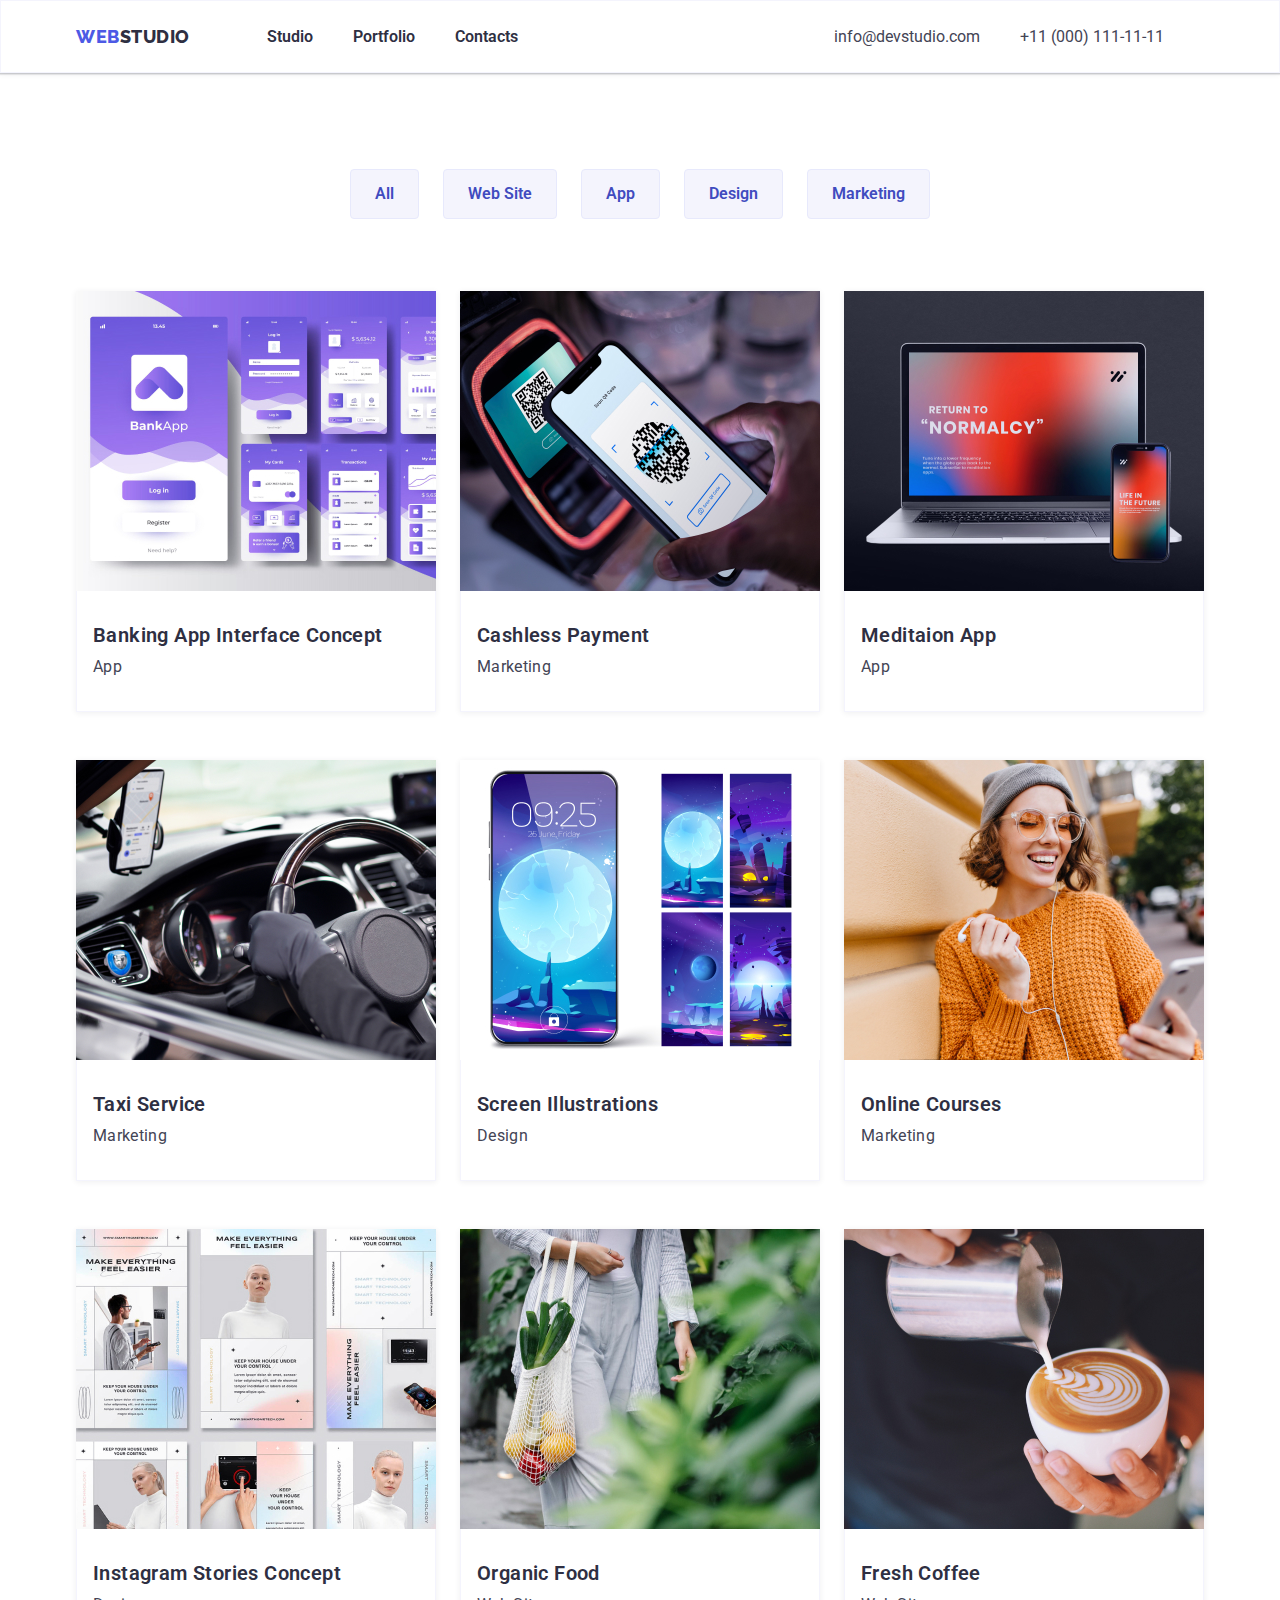
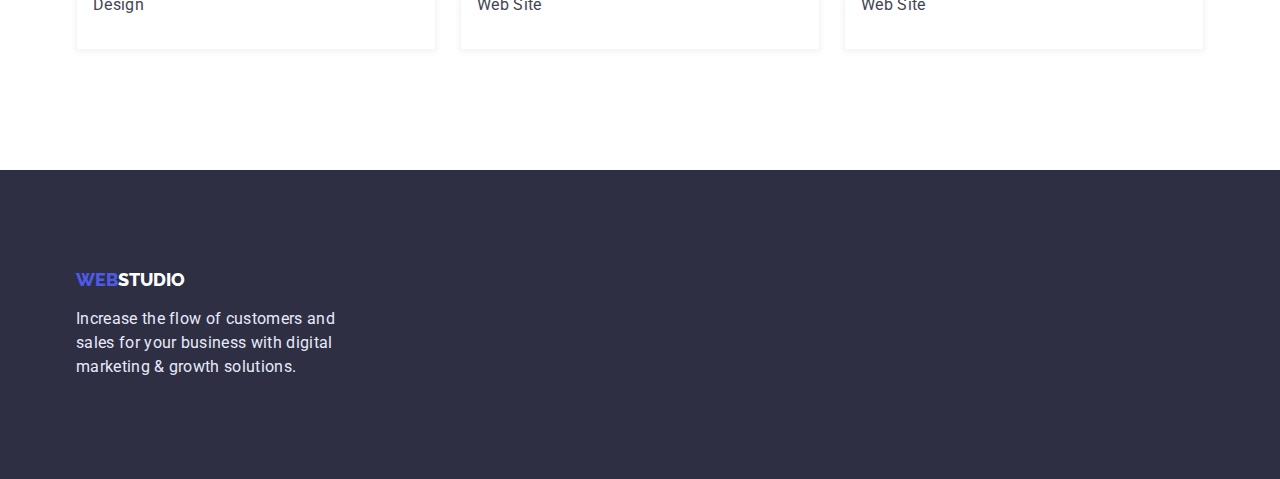
==== portfolio.html @ 24545f5a "репозиторій 4" ====
<!DOCTYPE html>
<html lang="en">
  <head>
    <meta charset="UTF-8" />
    <meta http-equiv="X-UA-Compatible" content="IE=edge" />
    <meta name="viewport" content="width=device-width, initial-scale=1.0" />
    <title>Portfolio</title>
    <link
      rel="stylesheet"
      href="https://cdnjs.cloudflare.com/ajax/libs/modern-normalize/1.1.0/modern-normalize.min.css"
    />
    <link rel="preconnect" href="https://fonts.googleapis.com" />
    <link rel="preconnect" href="https://fonts.gstatic.com" crossorigin />
    <link
      href="https://fonts.googleapis.com/css2?family=Raleway:wght@700&family=Roboto:wght@400;500;700;900&display=swap"
      rel="stylesheet"
    />
    <link rel="stylesheet" href="./css/styles.css" />
  </head>
  <body>
    <header class="portfolio-header">
      <div class="header-container container">
        <a class="header-logo" href="./index.html"
          ><span class="web">web</span>studio</a
        >
        <nav class="page-nav">
          <ul class="header-list">
            <li class="header-list-item">
              <a class="header-link" href="./index.html">Studio</a>
            </li>
            <li class="header-list-item">
              <a class="header-link" href="./portfolio.html">Portfolio</a>
            </li>
            <li class="header-list-item">
              <a class="header-link" href="#">Contacts</a>
            </li>
          </ul>
        </nav>
        <ul class="header-contacts">
          <li class="header-list-item">
            <a class="header-contact" href="mailto:info@devstudio.com"
              >info@devstudio.com</a
            >
          </li>
          <li class="header-list-item">
            <a class="header-contact" href="tel:+11(000)111-11-11"
              >+11 (000) 111-11-11</a
            >
          </li>
        </ul>
      </div>
    </header>
    <main>
      <section class="portfolio-menu-section">
        <div class="menu-upper-container container">
          <ul class="btm-portfolio">
            <li><button class="portfolio-btm" type="button">All</button></li>
            <li>
              <button class="portfolio-btm" type="button">Web Site</button>
            </li>
            <li><button class="portfolio-btm" type="button">App</button></li>
            <li><button class="portfolio-btm" type="button">Design</button></li>
            <li>
              <button class="portfolio-btm" type="button">Marketing</button>
            </li>
          </ul>
          <ul class="menu-portfolio-list">
            <li class="portfolio-card">
              <img
                width="360"
                height="300"
                src="images/banking_app.jpg"
                alt="banking_app"
              />
              <div class="portfolio-text">
                <h3 class="menu-list">Banking App Interface Concept</h3>
                <p class="menu-text-list">App</p>
              </div>
            </li>
            <li class="portfolio-card">
              <img
                width="360"
                height="300"
                src="images/cashless.jpg"
                alt="cashless"
              />
              <div class="portfolio-text">
                <h3 class="menu-list">Cashless Payment</h3>
                <p class="menu-text-list">Marketing</p>
              </div>
            </li>
            <li class="portfolio-card">
              <img
                width="360"
                height="300"
                src="images/meditation.jpg"
                alt="meditation"
              />
              <div class="portfolio-text">
                <h3 class="menu-list">Meditaion App</h3>
                <p class="menu-text-list">App</p>
              </div>
            </li>
            <li class="portfolio-card">
              <img width="360" height="300" src="images/taxi.jpg" alt="taxi" />
              <div class="portfolio-text">
                <h3 class="menu-list">Taxi Service</h3>
                <p class="menu-text-list">Marketing</p>
              </div>
            </li>
            <li class="portfolio-card">
              <img
                width="360"
                height="300"
                src="images/screen.jpg"
                alt="screen"
              />
              <div class="portfolio-text">
                <h3 class="menu-list">Screen Illustrations</h3>
                <p class="menu-text-list">Design</p>
              </div>
            </li>
            <li class="portfolio-card">
              <img
                width="360"
                height="300"
                src="images/online.jpg"
                alt="online"
              />
              <div class="portfolio-text">
                <h3 class="menu-list">Online Courses</h3>
                <p class="menu-text-list">Marketing</p>
              </div>
            </li>
            <li class="portfolio-card">
              <img
                width="360"
                height="300"
                src="images/instagram.jpg"
                alt="instagram"
              />
              <div class="portfolio-text">
                <h3 class="menu-list">Instagram Stories Concept</h3>
                <p class="menu-text-list">Design</p>
              </div>
            </li>
            <li class="portfolio-card">
              <img
                width="360"
                height="300"
                src="images/organic.jpg"
                alt="organic"
              />
              <div class="portfolio-text">
                <h3 class="menu-list">Organic Food</h3>
                <p class="menu-text-list">Web Site</p>
              </div>
            </li>
            <li class="portfolio-card">
              <img
                width="360"
                height="300"
                src="images/coffe.jpg"
                alt="coffee"
              />
              <div class="portfolio-text">
                <h3 class="menu-list">Fresh Coffee</h3>
                <p class="menu-text-list">Web Site</p>
              </div>
            </li>
          </ul>
        </div>
      </section>
    </main>
    <footer class="footer">
      <div class="footer-container container">
        <a class="footer-logo" href="./index.html"
          ><span class="web">Web</span>Studio</a
        >
        <p class="footer-title">
          Increase the flow of customers and sales for your business with
          digital marketing & growth solutions.
        </p>
      </div>
    </footer>
  </body>
</html>
---- css/styles.css ----
/*--text-color: #434455*/
/*--title-color: #2E2F42*/
/*--primary-band: #4D5AE5*/
/*--footer color: #E7E9FC*/

:root {
  --text-color: #434455;
  --title-color: #2e2f42;
  --primary-band: #4d5ae5;
  --footer-color: #e7e9fc;
  --background-color: #e5e5e5;
  --button-hover-color: #404bbf;
  --background-team-color: #f4f4fd;
}

h1,
h2,
h3,
h4,
p {
  margin-top: 0;
  margin-bottom: 0;
}

ul {
  margin-top: 0;
  margin-bottom: 0;
  padding-left: 0;
  padding-right: 0;
}

img {
  display: block;
}

.body {
  font-family: "Roboto", sans-serif;
  line-height: 1.5;
  letter-spacing: 0.02em;
  color: var(--background-color);
}

/*Container*/

.container {
  width: 1158px;
  margin-left: auto;
  margin-right: auto;
  padding-left: 15px;
  padding-right: 15px;
}

.header-container {
  display: flex;
  align-items: center;
}

.hero-container {
  text-align: center;
}

.main-container {
  display: flex;
  align-items: center;
}

/*Header*/

.header {
  padding-top: 24px;
  padding-bottom: 24px;
}

.header-list {
  list-style: none;
  display: flex;
}

.page-nav {
  display: flex;
  align-items: center;
}

.btm {
  font-family: "Roboto", sans-serif;
  font-weight: 600;
  font-size: 16px;
  line-height: 1.18;
  letter-spacing: 0.04em;
  color: #ffffff;
  background-color: var(--primary-band);
  border-radius: 4px;
  border: 1px var(--primary-band);
  cursor: pointer;
  width: 170px;
  height: 51px;
  box-shadow: 0px 4px 4px rgba(0, 0, 0, 0.15);
}

.btm:hover,
.btm:focus {
  background-color: var(--button-hover-color);
}

.header-logo {
  font-family: "Raleway";
  font-weight: 800;
  font-size: 18px;
  line-height: 1.3;
  color: var(--title-color);
  letter-spacing: 0.03em;
  text-decoration: none;
  text-transform: uppercase;
  margin-right: 77px;
}

.header-link {
  font-weight: 600;
  font-size: 16px;
  line-height: 1.2;
  color: var(--title-color);
  font-family: "Roboto", sans-serif;
  text-decoration: none;
}

.header-list-item {
  margin-right: 40px;
}

.header-link:hover,
.header-link:focus {
  color: var(--primary-band);
}

.header-contacts {
  list-style: none;
  display: flex;
  margin-left: auto;
}

.header-contact {
  font-family: "Roboto", sans-serif;
  font-weight: 400;
  font-size: 16px;
  line-height: 1.2;
  color: var(--text-color);
  text-decoration: none;
}

.header-contact:hover,
.header-contact:focus {
  color: var(--primary-band);
}

/*HERO*/

.hero-section {
  text-align: center;
  background-color: var(--title-color);
  padding-top: 192px;
  padding-bottom: 192px;
}

.hero-text-top {
  font-family: "Roboto", sans-serif;
  font-weight: 600;
  font-size: 56px;
  line-height: 1;
  color: white;
  text-align: center;
  max-width: 492px;
  margin: 0 auto;
  margin-bottom: 48px;
}

/*Main*/

.main-title-list {
  font-family: "Roboto", sans-serif;
  font-weight: 600;
  font-size: 20px;
  line-height: 1.2;
  color: var(--title-color);
  margin-bottom: 8px;
}

.main-list {
  font-family: "Roboto", sans-serif;
  font-weight: 400;
  font-size: 16px;
  line-height: 1.5;
  letter-spacing: 0.02em;
  color: var(--text-color);
  width: 264px;
  height: 72px;
}

.main-title {
  list-style: none;
  display: flex;
  gap: 24px;
}

.main-section {
  padding-top: 120px;
}

/*Doing*/

.doing-list-item {
  list-style: none;
}

.doing-list {
  display: flex;
  gap: 24px;
}

.doing-title {
  font-family: "Roboto", sans-serif;
  font-weight: 600;
  font-size: 36px;
  line-height: 1.1;
  color: var(--title-color);
  text-align: center;
  letter-spacing: 0.02em;
  text-transform: capitalize;
  margin-bottom: 72px;
}

/*Team*/

.team {
  background-color: #f4f4fd;
}

.team-work {
  font-family: "Roboto", sans-serif;
  font-weight: 600;
  font-size: 36px;
  line-height: 1.1;
  color: var(--title-color);
  text-align: center;
  letter-spacing: 0.02em;
  text-transform: capitalize;
  margin-bottom: 72px;
}

.team-text {
  padding-top: 32px;
  padding-right: 16px;
  padding-bottom: 32px;
  padding-left: 16px;
}
.team-name {
  font-family: "Roboto", sans-serif;
  font-weight: 600;
  line-height: 1.2;
  letter-spacing: 0.02em;
  color: var(--title-color);
  text-align: center;
}

.team-list {
  font-family: "Roboto", sans-serif;
  line-height: 1.5;
  letter-spacing: 0.02em;
  color: var(--text-color);
  text-align: center;
  margin-top: 8px;
}

.team-card {
  list-style: none;
  display: flex;
  border-radius: 0px 0px 4px 4px;
  gap: 24px;
}

.team-background {
  background-color: #ffffff;
}

/*PORTFOLIO*/

/*Portfolio-Header*/
.portfolio-header {
  padding-top: 24px;
  padding-bottom: 24px;
  border: 0.5px solid #f4f4fd;
  box-shadow: 0px 2px 1px rgba(46, 47, 66, 0.08),
    0px 1px 1px rgba(46, 47, 66, 0.16), 0px 1px 6px rgba(46, 47, 66, 0.08);
}

/*Portfolio-Button*/
.btm-portfolio {
  list-style: none;
  display: flex;
  gap: 24px;
  margin-bottom: 72px;
  justify-content: center;
}

.btm-all {
  font-family: "Roboto", sans-serif;
  font-weight: 600;
  font-size: 16px;
  line-height: 1.5;
  color: var(--button-hover-color);
  background-color: var(--background-team-color);
  border-radius: 4px;
  cursor: pointer;
  border: 1px solid #e7e9fc;
}
.btm-all:hover,
.btm-all:focus {
  color: #ffffff;
  background-color: var(--primary-band);
}

.btm-web-site {
  font-family: "Roboto", sans-serif;
  font-weight: 600;
  font-size: 16px;
  line-height: 1.5;
  cursor: pointer;
  color: var(--button-hover-color);
  background-color: var(--background-team-color);
  border-radius: 4px;
  border: 1px solid #e7e9fc;
}

.btm-web-site:hover,
.btm-web-site:focus {
  color: #ffffff;
  background-color: var(--primary-band);
}

.portfolio-btm {
  font-family: "Roboto", sans-serif;
  font-weight: 600;
  font-size: 16px;
  line-height: 1.5;
  cursor: pointer;
  color: var(--button-hover-color);
  background-color: var(--background-team-color);
  border-radius: 4px;
  border: 1px solid #e7e9fc;
  padding-top: 12px;
  padding-right: 24px;
  padding-bottom: 12px;
  padding-left: 24px;
}

.portfolio-btm:hover,
.portfolio-btm:focus {
  color: #ffffff;
  background-color: var(--primary-band);
}

/*Menu*/
.menu-list {
  font-family: "Roboto", sans-serif;
  font-weight: 600;
  font-size: 20px;
  line-height: 1.2;
  letter-spacing: 0.02em;
  color: var(--title-color);
}

.menu-text-list {
  font-family: "Roboto", sans-serif;
  font-weight: 400;
  font-size: 16px;
  line-height: 24px;
  letter-spacing: 0.02em;
  color: var(--text-color);
  margin-top: 8px;
}

.portfolio-card {
  width: 360px;
  box-shadow: 0px 1px 6px rgba(46, 47, 66, 0.08);
}

.portfolio-text {
  padding-top: 32px;
  padding-right: 16px;
  padding-bottom: 32px;
  padding-left: 16px;
  border: 0.5px solid #f4f4fd;
  border-top: none;
}

.menu-portfolio-list {
  list-style: none;
  display: flex;
  justify-content: center;
  flex-wrap: wrap;
  row-gap: 48px;
  column-gap: 24px;
}

.portfolio-menu-section {
  padding-top: 96px;
  padding-bottom: 120px;
}
.section {
  padding-top: 120px;
  padding-bottom: 120px;
}

/*Footer*/

.footer-logo {
  text-decoration: none;
  font-family: "Raleway", sans-serif;
  font-size: 18px;
  font-weight: 800;
  text-transform: uppercase;
  color: white;
}

.web {
  color: var(--primary-band);
}

.footer-title {
  font-family: "Roboto", sans-serif;
  line-height: 1.5;
  letter-spacing: 0.02em;
  color: #e7e9fc;
  width: 264px;
  left: 156px;
  top: 2383px;
  margin-top: 16px;
}

.footer {
  padding-top: 100px;
  padding-right: 0 auto;
  padding-bottom: 100px;
  background-color: var(--title-color);
}
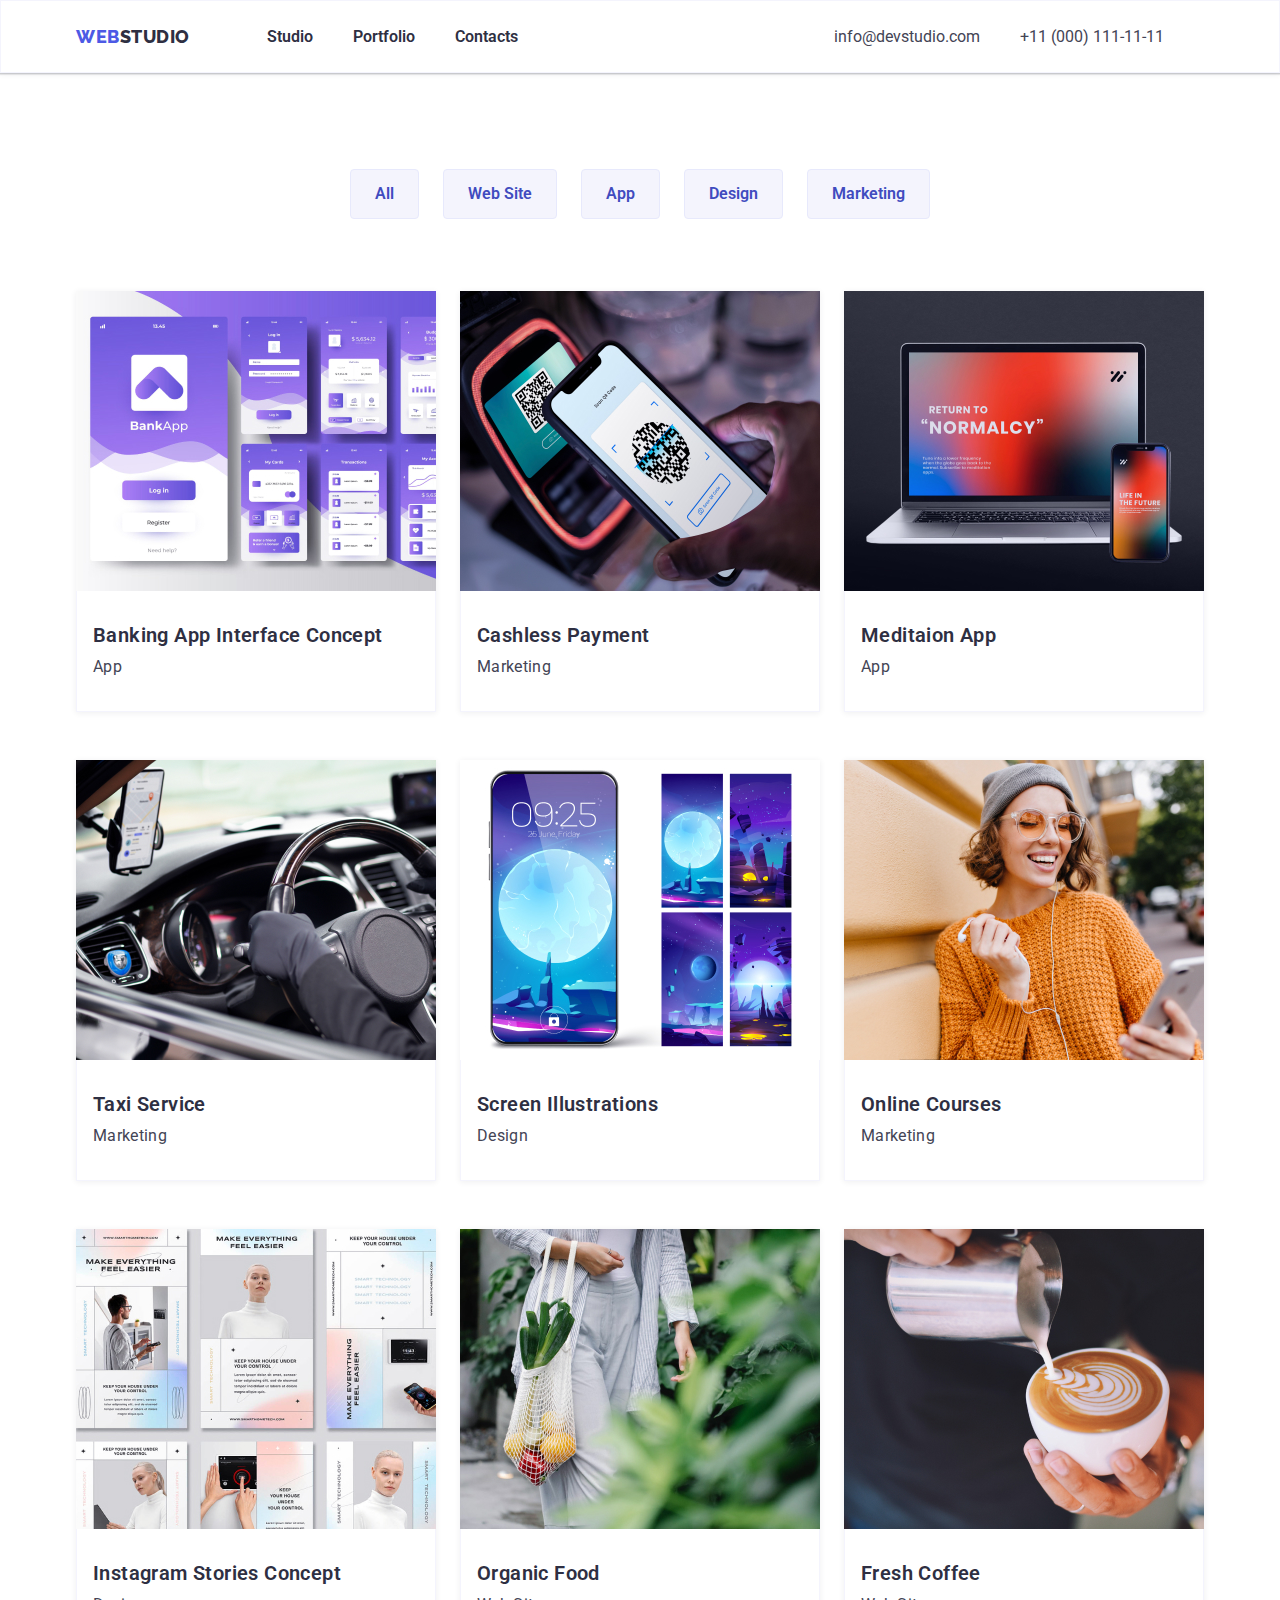
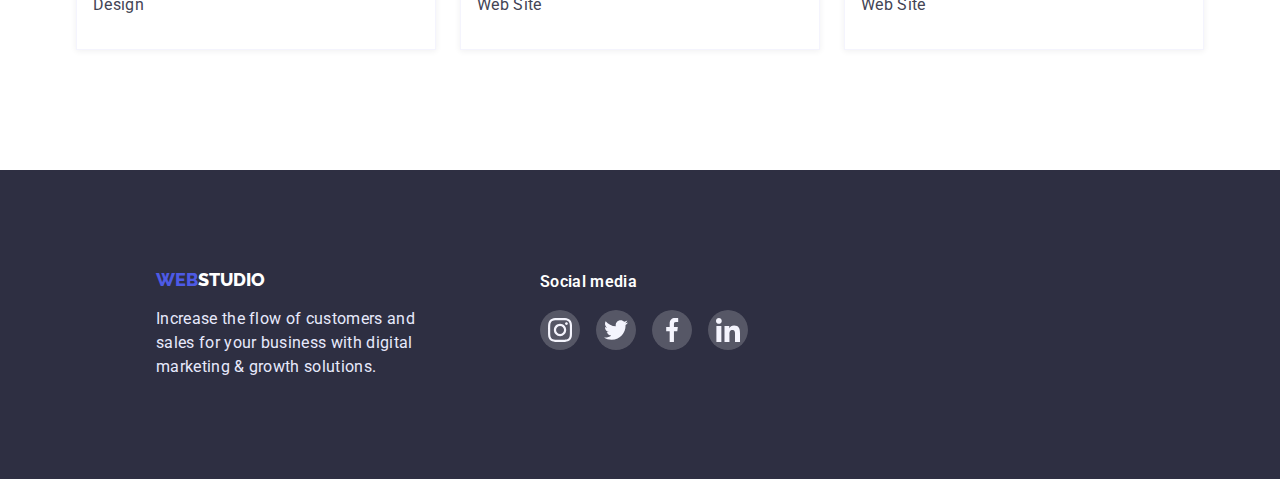
==== commit af2607de: "+" ====
--- a/portfolio.html
+++ b/portfolio.html
@@ -173,7 +173,7 @@
       </section>
     </main>
     <footer class="footer">
-      <div class="footer-container container">
+      <div class="footer-container">
         <a class="footer-logo" href="./index.html"
           ><span class="web">Web</span>Studio</a
         >
@@ -182,6 +182,39 @@
           digital marketing & growth solutions.
         </p>
       </div>
+      <div class="footer-media">
+        <h2 class="social-media">Social media</h2>
+        <ul class="social-media-type-list">
+          <li class="social-media-list">
+            <a href="#" class="social-media-icon">
+              <svg class="social-media-list-icon" width="40px" height="40px">
+                <use href="./images/icons.svg#icon-insta-footer"></use>
+              </svg>
+            </a>
+          </li>
+          <li class="social-media-list">
+            <a href="#" class="social-media-icon">
+              <svg class="social-media-list-icon" width="40px" height="40px">
+                <use href="./images/icons.svg#icon-twit-footer"></use>
+              </svg>
+            </a>
+          </li>
+          <li class="social-media-list">
+            <a href="#" class="social-media-icon">
+              <svg class="social-media-list-icon" width="40px" height="40px">
+                <use href="./images/icons.svg#icon-facebool-footer"></use>
+              </svg>
+            </a>
+          </li>
+          <li class="social-media-list">
+            <a href="#" class="social-media-icon">
+              <svg class="social-media-list-icon" width="40px" height="40px">
+                <use href="./images/icons.svg#icon-in-footer"></use>
+              </svg>
+            </a>
+          </li>
+        </ul>
+      </div>
     </footer>
   </body>
 </html>
--- a/css/styles.css
+++ b/css/styles.css
@@ -11,6 +11,9 @@
   --background-color: #e5e5e5;
   --button-hover-color: #404bbf;
   --background-team-color: #f4f4fd;
+  --footer-icon-color: #31d0aa;
+  --costumers-border-color: #8e8f99;
+  --media-color: #565766;
 }
 
 h1,
@@ -94,12 +97,13 @@
   cursor: pointer;
   width: 170px;
   height: 51px;
-  box-shadow: 0px 4px 4px rgba(0, 0, 0, 0.15);
+  border: 1px solid var(--primary-band);
 }
 
 .btm:hover,
 .btm:focus {
   background-color: var(--button-hover-color);
+  box-shadow: 0px 4px 4px rgba(0, 0, 0, 0.15);
 }
 
 .header-logo {
@@ -159,6 +163,14 @@
   background-color: var(--title-color);
   padding-top: 192px;
   padding-bottom: 192px;
+  background-image: linear-gradient(
+      rgba(46, 47, 66, 0.7),
+      rgba(46, 47, 66, 0.7)
+    ),
+    url("../images/people-office-1.jpg");
+  background-position: center;
+  background-repeat: no-repeat;
+  background-size: cover;
 }
 
 .hero-text-top {
@@ -182,6 +194,16 @@
   line-height: 1.2;
   color: var(--title-color);
   margin-bottom: 8px;
+}
+
+.main-icons {
+  display: flex;
+  width: 264px;
+  height: 112px;
+  background: #f4f4fd;
+  border-radius: 4px;
+  margin-bottom: 8px;
+  column-gap: 24px;
 }
 
 .main-list {
@@ -273,12 +295,86 @@
 .team-card {
   list-style: none;
   display: flex;
-  border-radius: 0px 0px 4px 4px;
   gap: 24px;
 }
 
 .team-background {
   background-color: #ffffff;
+  border-radius: 0px 0px 4px 4px;
+  box-shadow: 0px 1px 6px rgb(46 47 66 / 8%), 0px 1px 1px rgb(46 47 66 / 16%),
+    0px 2px 1px rgb(46 47 66 / 8%);
+}
+
+.social {
+  display: flex;
+  align-items: center;
+  list-style: none;
+  column-gap: 24px;
+  flex-wrap: wrap;
+  margin-top: 8px;
+  justify-content: center;
+}
+
+.social-list-item {
+  display: flex;
+  align-items: center;
+  grid-gap: 24px;
+  border-radius: 50px;
+  justify-content: center;
+}
+
+.social-list-icon {
+  width: 40px;
+  height: 40px;
+}
+
+/*Customers*/
+
+.customers-section {
+  padding-top: 40px;
+  padding-bottom: 120px;
+}
+
+.customers-title {
+  font-family: "Roboto", sans-serif;
+  font-weight: 700;
+  font-size: 36px;
+  line-height: 1.1;
+  text-align: center;
+  letter-spacing: 0.03em;
+  color: var(--title-color);
+  margin-bottom: 72px;
+}
+.customers-list {
+  list-style: none;
+  align-items: center;
+  display: flex;
+  justify-content: center;
+  column-gap: 24px;
+}
+.customers-list-item {
+  display: flex;
+  width: 168px;
+  height: 88px;
+  border: 1px solid var(--costumers-border-color);
+  border-radius: 4px;
+  color: var(--costumers-border-color);
+  align-items: center;
+  justify-content: center;
+}
+
+.customers-list-icon {
+  fill: currentColor;
+}
+
+.customers-list-item:hover {
+  color: var(--primary-band);
+  border: 1px solid var(--primary-band);
+}
+
+.customers-list-item:focus {
+  color: var(--primary-band);
+  border: 1px solid var(--primary-band);
 }
 
 /*PORTFOLIO*/
@@ -299,41 +395,6 @@
   gap: 24px;
   margin-bottom: 72px;
   justify-content: center;
-}
-
-.btm-all {
-  font-family: "Roboto", sans-serif;
-  font-weight: 600;
-  font-size: 16px;
-  line-height: 1.5;
-  color: var(--button-hover-color);
-  background-color: var(--background-team-color);
-  border-radius: 4px;
-  cursor: pointer;
-  border: 1px solid #e7e9fc;
-}
-.btm-all:hover,
-.btm-all:focus {
-  color: #ffffff;
-  background-color: var(--primary-band);
-}
-
-.btm-web-site {
-  font-family: "Roboto", sans-serif;
-  font-weight: 600;
-  font-size: 16px;
-  line-height: 1.5;
-  cursor: pointer;
-  color: var(--button-hover-color);
-  background-color: var(--background-team-color);
-  border-radius: 4px;
-  border: 1px solid #e7e9fc;
-}
-
-.btm-web-site:hover,
-.btm-web-site:focus {
-  color: #ffffff;
-  background-color: var(--primary-band);
 }
 
 .portfolio-btm {
@@ -356,6 +417,9 @@
 .portfolio-btm:focus {
   color: #ffffff;
   background-color: var(--primary-band);
+  box-shadow: 0px 3px 1px rgba(0, 0, 0, 0.1), 0px 2px 1px rgba(0, 0, 0, 0.08),
+    0px 2px 2px rgba(0, 0, 0, 0.12);
+  border: 1px solid var(--primary-band);
 }
 
 /*Menu*/
@@ -381,6 +445,11 @@
 .portfolio-card {
   width: 360px;
   box-shadow: 0px 1px 6px rgba(46, 47, 66, 0.08);
+}
+
+.portfolio-card:hover {
+  box-shadow: 0px 1px 6px rgba(46, 47, 66, 0.08),
+    0px 1px 1px rgba(46, 47, 66, 0.16), 0px 2px 1px rgba(46, 47, 66, 0.08);
 }
 
 .portfolio-text {
@@ -412,6 +481,10 @@
 
 /*Footer*/
 
+.footer-container {
+  display: block;
+}
+
 .footer-logo {
   text-decoration: none;
   font-family: "Raleway", sans-serif;
@@ -440,5 +513,56 @@
   padding-top: 100px;
   padding-right: 0 auto;
   padding-bottom: 100px;
+  padding-left: 156px;
   background-color: var(--title-color);
-}
+  display: flex;
+}
+
+.footer-media {
+  display: block;
+}
+
+.social-media {
+  font-family: "Roboto", sans-serif;
+  font-style: normal;
+  font-weight: 600;
+  font-size: 16px;
+  line-height: 1.5;
+  letter-spacing: 0.02em;
+  color: #ffffff;
+  justify-content: center;
+  align-items: center;
+  margin-bottom: 16px;
+  padding-left: 120px;
+}
+
+.social-media-type-list {
+  list-style: none;
+  display: flex;
+  justify-content: center;
+  align-items: center;
+  column-gap: 16px;
+  padding-left: 120px;
+}
+
+.social-media-list-icon {
+  width: 40px;
+  height: 40px;
+  border-radius: 50%;
+  color: #565766;
+  background-color: rgba(255, 255, 255, 0.1);
+  display: flex;
+  align-items: center;
+  justify-content: center;
+}
+
+.social-media-list-icon {
+  fill: currentColor;
+}
+
+.social-media-list-icon:hover {
+  color: var(--footer-icon-color);
+}
+.social-media-list-icon:focus {
+  color: var(--footer-icon-color);
+}
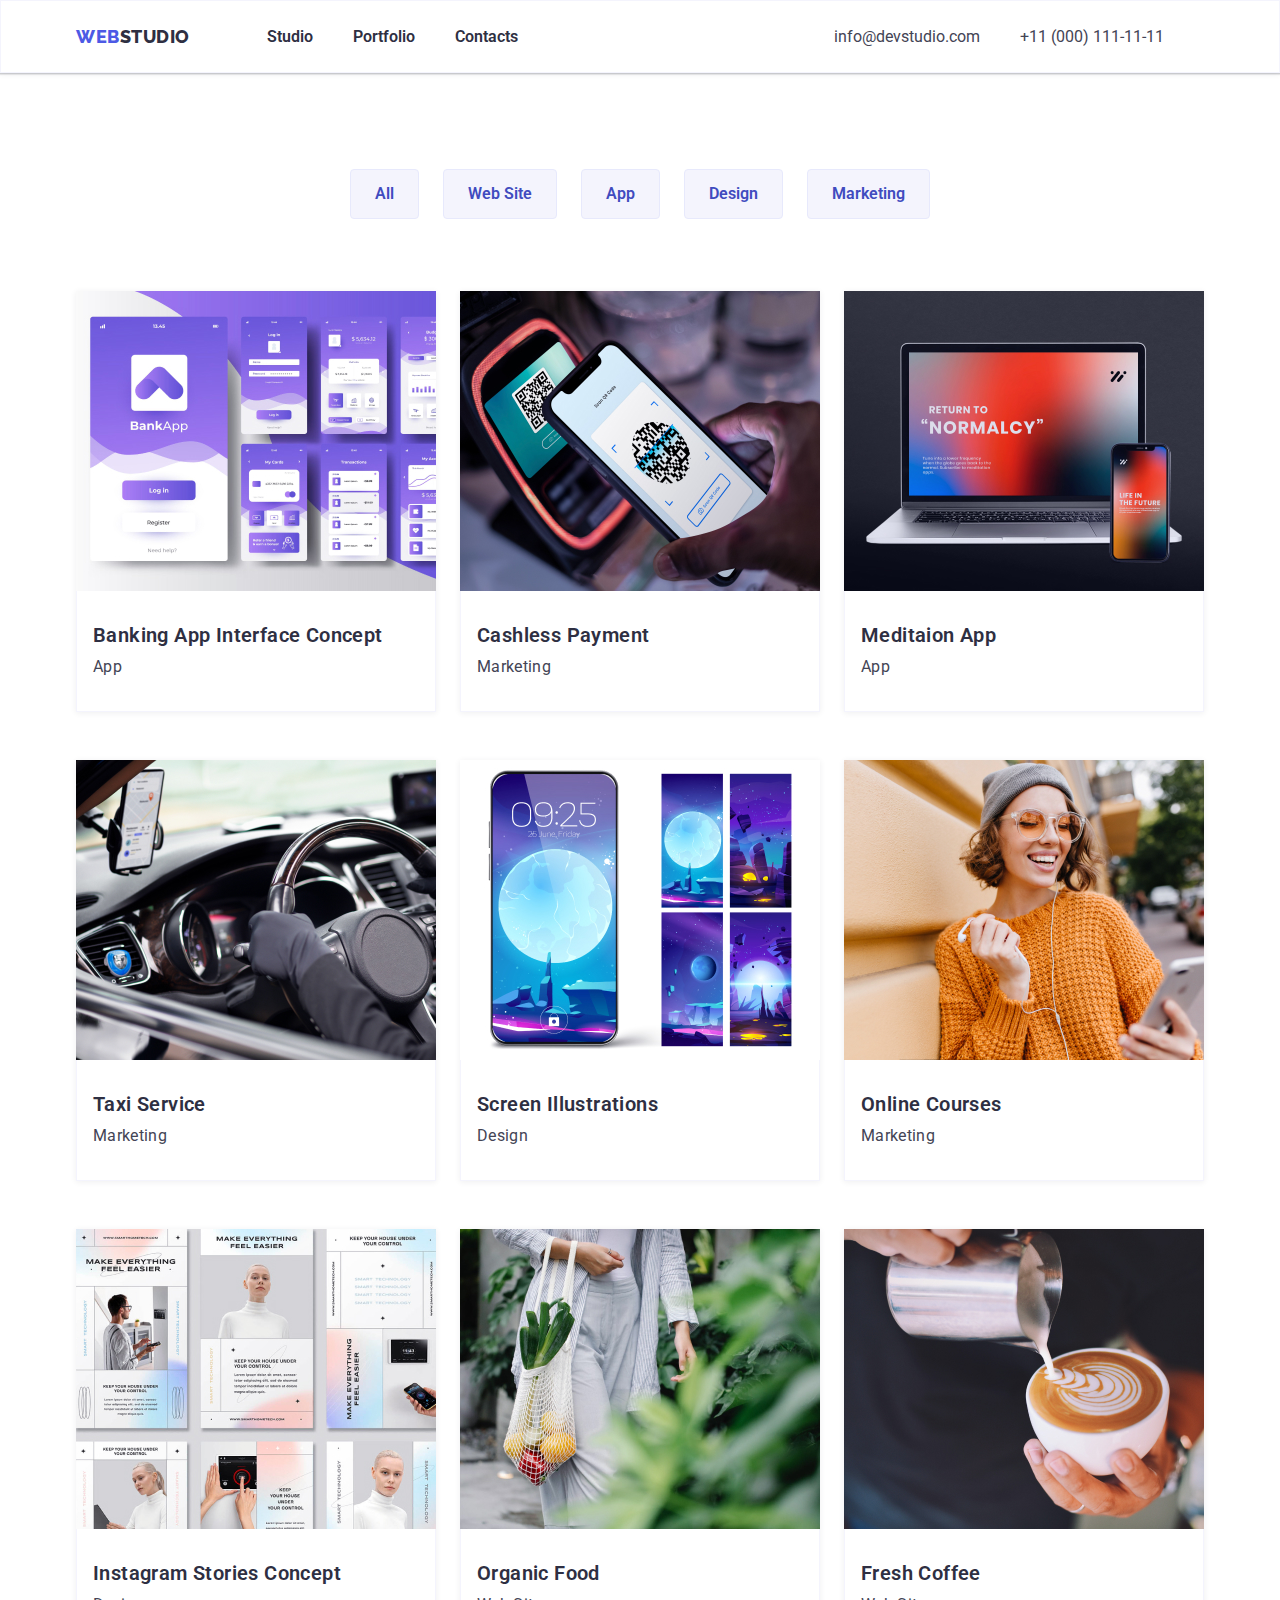
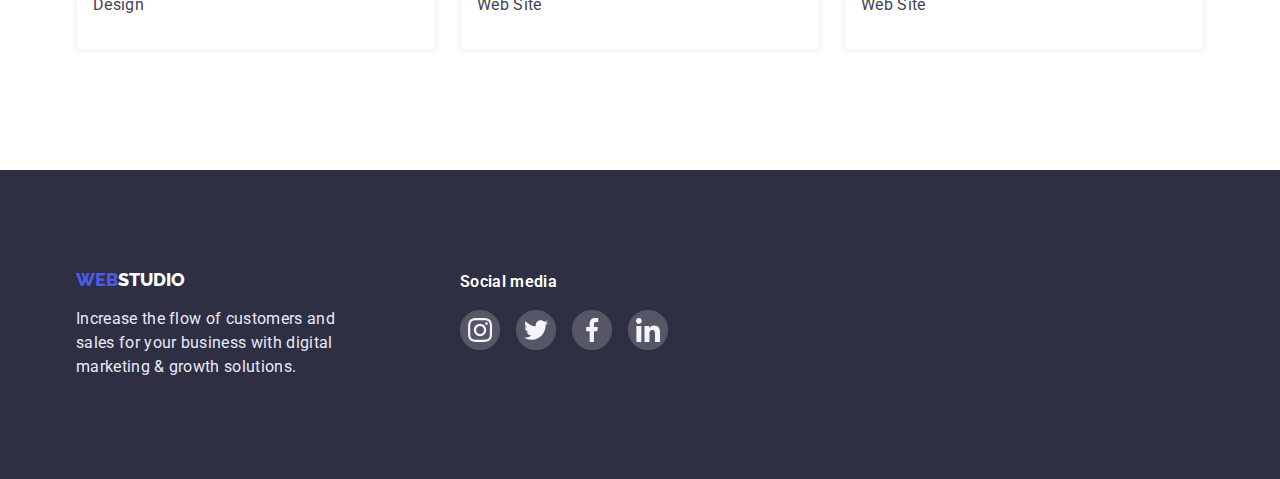
==== commit 508b3d93: "Переправив футер, та стилі цсс)" ====
--- a/portfolio.html
+++ b/portfolio.html
@@ -173,7 +173,8 @@
       </section>
     </main>
     <footer class="footer">
-      <div class="footer-container">
+      <div class="footer-container container">
+      <div class="footer-solutions">
         <a class="footer-logo" href="./index.html"
           ><span class="web">Web</span>Studio</a
         >
@@ -215,6 +216,7 @@
           </li>
         </ul>
       </div>
+    </div>
     </footer>
   </body>
 </html>
--- a/css/styles.css
+++ b/css/styles.css
@@ -171,6 +171,8 @@
   background-position: center;
   background-repeat: no-repeat;
   background-size: cover;
+  width: 1440px;
+  margin: 0 auto;
 }
 
 .hero-text-top {
@@ -331,7 +333,7 @@
 /*Customers*/
 
 .customers-section {
-  padding-top: 40px;
+  padding-top: 120px;
   padding-bottom: 120px;
 }
 
@@ -372,9 +374,10 @@
   border: 1px solid var(--primary-band);
 }
 
-.customers-list-item:focus {
+.customers-list-icon:focus {
+  border: 1px solid var(--primary-band);
   color: var(--primary-band);
-  border: 1px solid var(--primary-band);
+  fill: var(--primary-band);
 }
 
 /*PORTFOLIO*/
@@ -482,7 +485,7 @@
 /*Footer*/
 
 .footer-container {
-  display: block;
+  display: flex;
 }
 
 .footer-logo {
@@ -513,9 +516,13 @@
   padding-top: 100px;
   padding-right: 0 auto;
   padding-bottom: 100px;
-  padding-left: 156px;
   background-color: var(--title-color);
   display: flex;
+}
+
+.footer-solutions {
+  margin-right: 120px;
+  display: block;
 }
 
 .footer-media {
@@ -533,19 +540,16 @@
   justify-content: center;
   align-items: center;
   margin-bottom: 16px;
-  padding-left: 120px;
 }
 
 .social-media-type-list {
   list-style: none;
   display: flex;
-  justify-content: center;
   align-items: center;
   column-gap: 16px;
-  padding-left: 120px;
-}
-
-.social-media-list-icon {
+}
+
+.social-media-icon {
   width: 40px;
   height: 40px;
   border-radius: 50%;
@@ -556,13 +560,13 @@
   justify-content: center;
 }
 
-.social-media-list-icon {
+.social-media-icon {
   fill: currentColor;
 }
 
-.social-media-list-icon:hover {
+.social-media-icon:hover {
   color: var(--footer-icon-color);
 }
-.social-media-list-icon:focus {
+.social-media-icon:focus {
   color: var(--footer-icon-color);
 }
